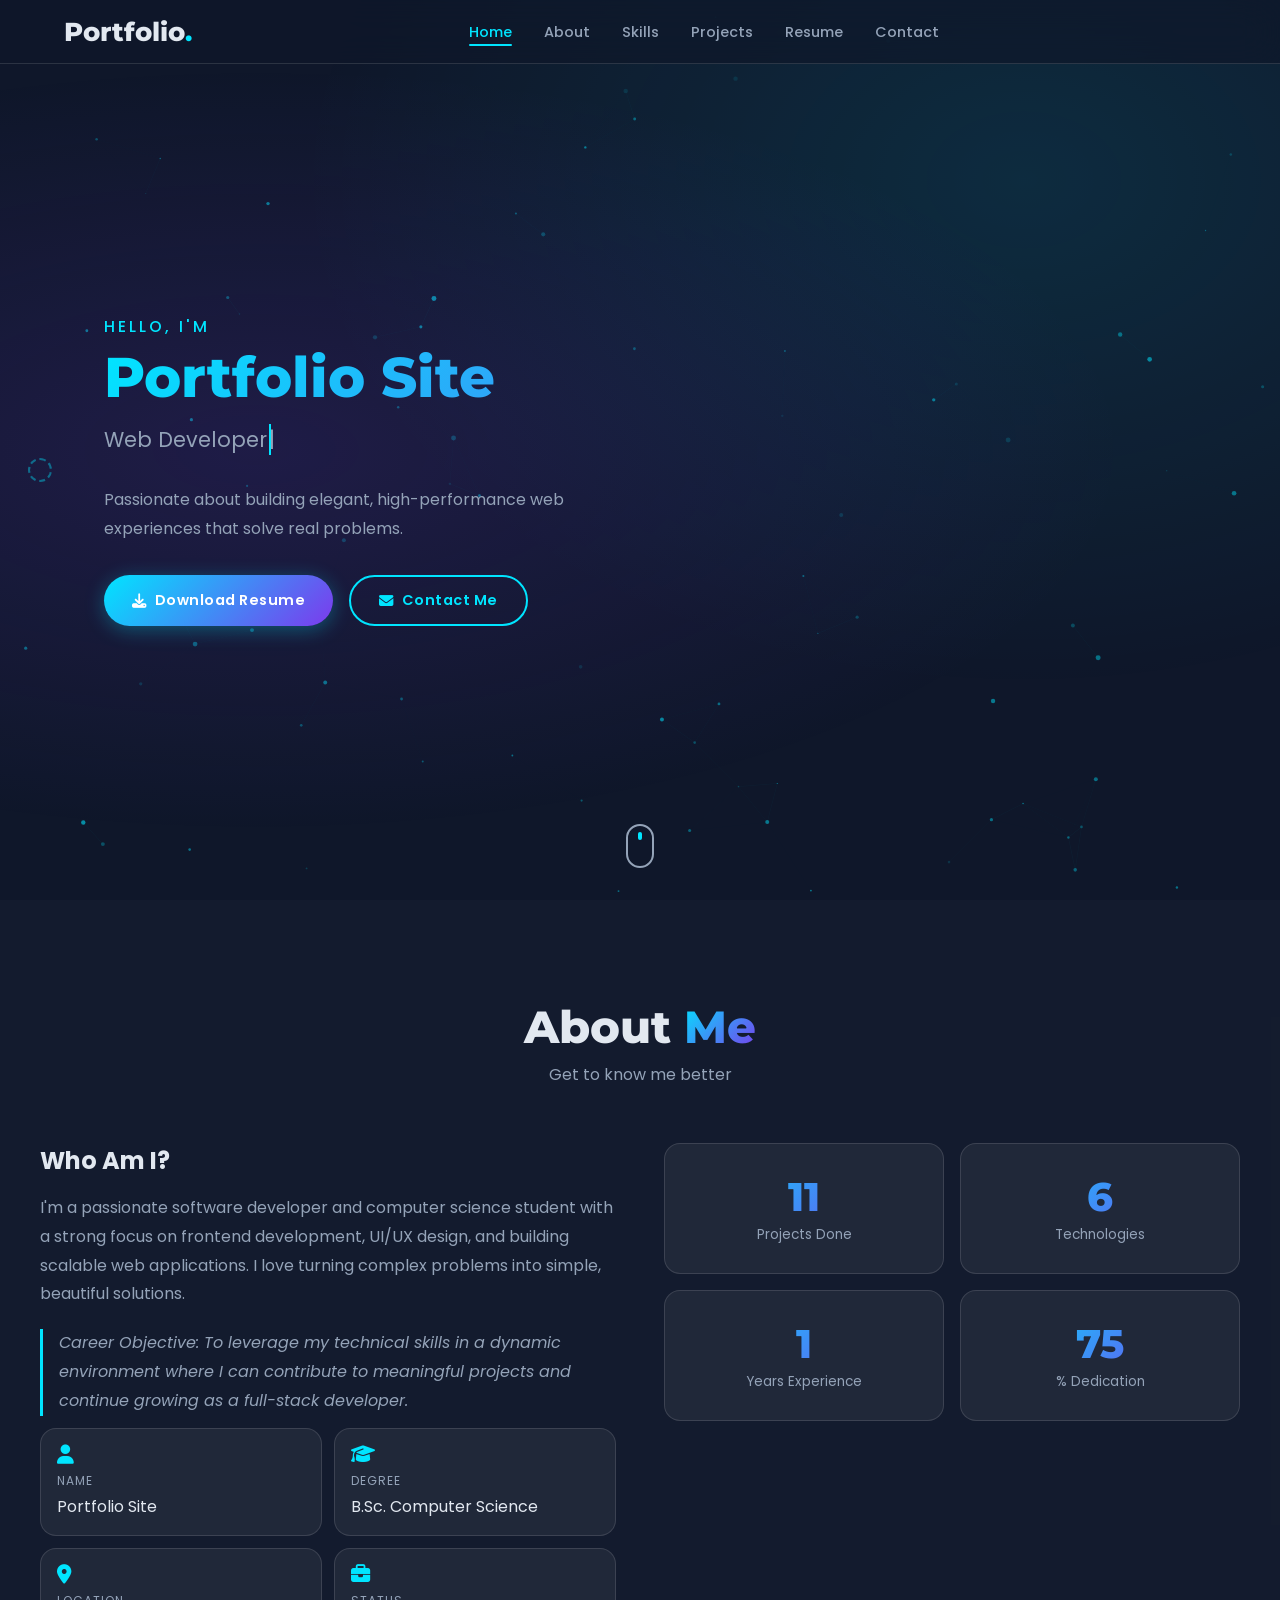
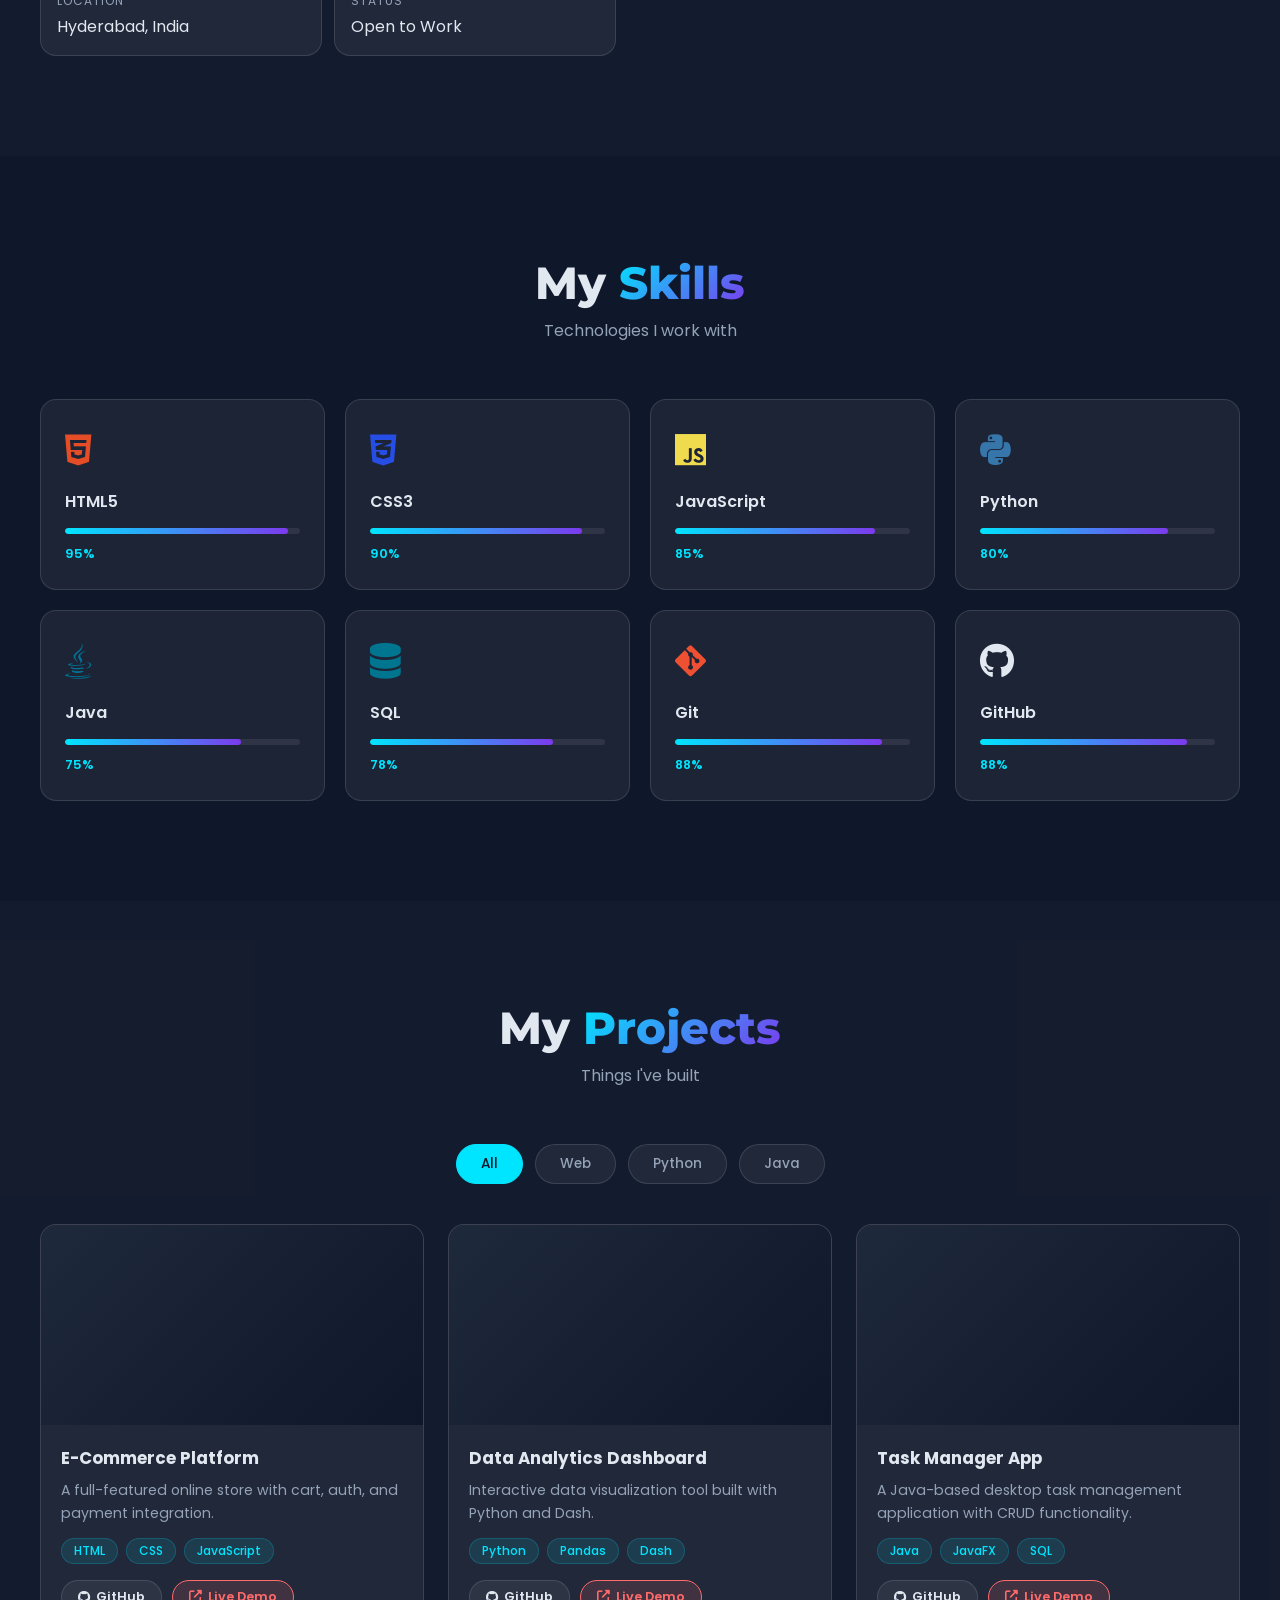
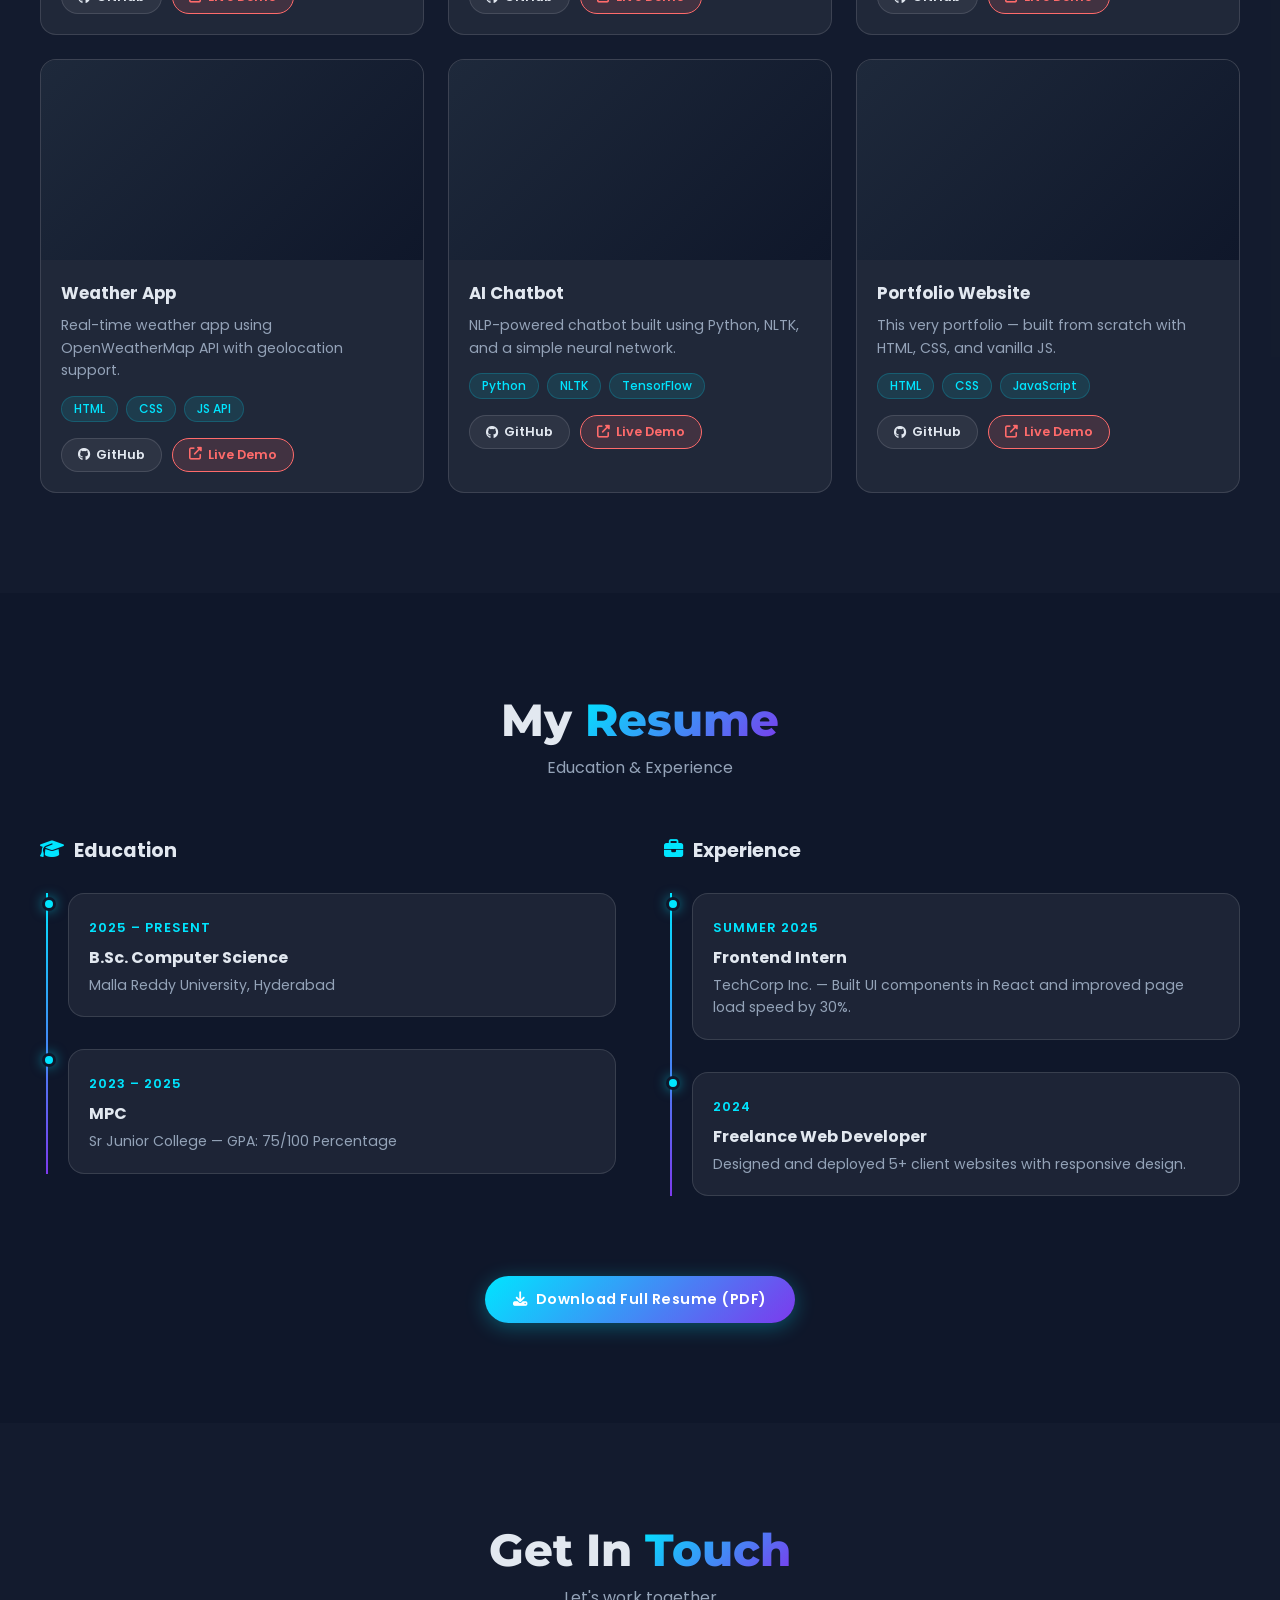
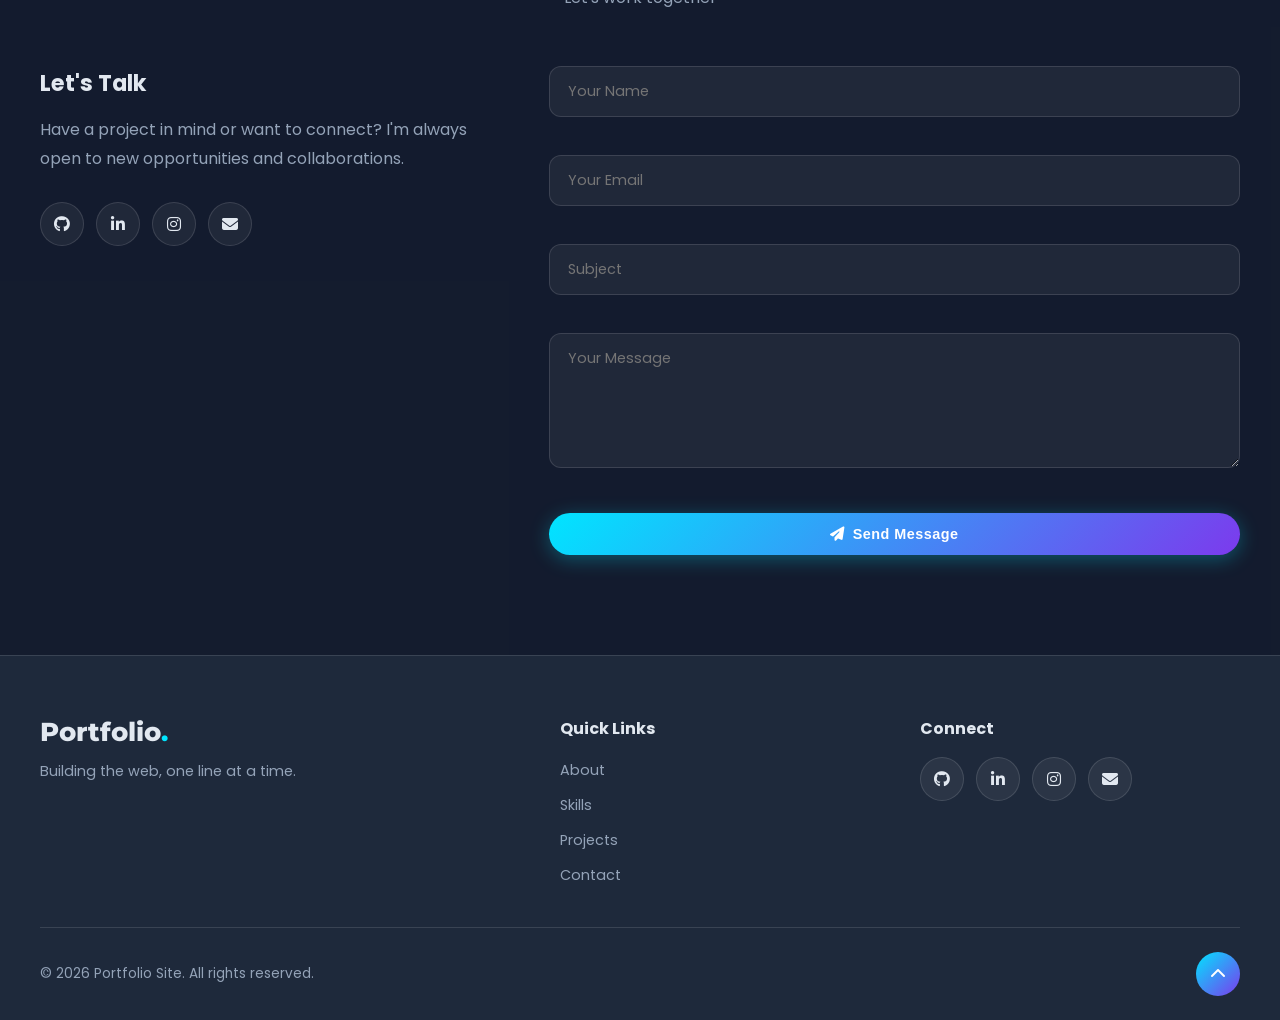
==== index.html @ 3c3fdc4b "first commit" ====
<!DOCTYPE html>
<html lang="en">
<head>
  <meta charset="UTF-8" />
  <meta name="viewport" content="width=device-width, initial-scale=1.0" />
  <meta name="description" content="Professional Portfolio - Software Developer & Frontend Engineer" />
  <title>Portfolio Site | Portfolio</title>
  <link rel="stylesheet" href="style.css" />
  <link rel="stylesheet" href="https://cdnjs.cloudflare.com/ajax/libs/font-awesome/6.5.0/css/all.min.css" />
</head>
<body class="dark-mode">

  <!-- Loading Screen -->
  <div id="loader">
    <div class="loader-inner">
      <div class="loader-circle"></div>
      <p class="loader-text">Loading...</p>
    </div>
  </div>

  <!-- Scroll Progress Bar -->
  <div id="scroll-progress"></div>

  <!-- Particles Background -->
  <canvas id="particles-canvas"></canvas>

  <!-- Navbar -->
  <nav id="navbar">
    <div class="nav-container">
      <a href="#hero" class="nav-logo">Portfolio<span>.</span></a>
      <ul class="nav-links" id="nav-links">
        <li><a href="#hero" class="nav-link active">Home</a></li>
        <li><a href="#about" class="nav-link">About</a></li>
        <li><a href="#skills" class="nav-link">Skills</a></li>
        <li><a href="#projects" class="nav-link">Projects</a></li>
        <li><a href="#resume" class="nav-link">Resume</a></li>
        <li><a href="#contact" class="nav-link">Contact</a></li>
      </ul>
      <div class="nav-actions">
        <button class="hamburger" id="hamburger" aria-label="Menu">
          <span></span><span></span><span></span>
        </button>
      </div>
    </div>
  </nav>

  <!-- Hero Section -->
  <section id="hero">
    <div class="hero-content">
      <div class="hero-image-wrapper">
        <div class="hero-image-ring"></div>
        <img src="https://avatars.githubusercontent.com/u/9919?s=400" alt="Profile" class="hero-image" id="hero-img" />
      </div>
      <div class="hero-text">
        <p class="hero-greeting reveal">Hello, I'm</p>
        <h1 class="hero-name gradient-text reveal">Portfolio Site</h1>
        <div class="typing-wrapper reveal">
          <span id="typed-text"></span><span class="cursor">|</span>
        </div>
        <p class="hero-bio reveal">Passionate about building elegant, high-performance web experiences that solve real problems.</p>
        <div class="hero-buttons reveal">
          <a href="resume.html" target="_blank" class="btn btn-primary"><i class="fas fa-download"></i> Download Resume</a>
          <a href="#contact" class="btn btn-outline"><i class="fas fa-envelope"></i> Contact Me</a>
        </div>
      </div>
    </div>
    <div class="scroll-indicator">
      <div class="mouse"><div class="wheel"></div></div>
    </div>
  </section>

  <!-- About Section -->
  <section id="about" class="section">
    <div class="container">
      <h2 class="section-title reveal">About <span class="gradient-text">Me</span></h2>
      <p class="section-subtitle reveal">Get to know me better</p>
      <div class="about-grid">
        <div class="about-text reveal">
          <h3>Who Am I?</h3>
          <p>I'm a passionate software developer and computer science student with a strong focus on frontend development, UI/UX design, and building scalable web applications. I love turning complex problems into simple, beautiful solutions.</p>
          <p class="career-objective">Career Objective: To leverage my technical skills in a dynamic environment where I can contribute to meaningful projects and continue growing as a full-stack developer.</p>
          <div class="about-info-grid">
            <div class="info-card reveal"><i class="fas fa-user"></i><span class="info-label">Name</span><span>Portfolio Site</span></div>
            <div class="info-card reveal"><i class="fas fa-graduation-cap"></i><span class="info-label">Degree</span><span>B.Sc. Computer Science</span></div>
            <div class="info-card reveal"><i class="fas fa-map-marker-alt"></i><span class="info-label">Location</span><span>Hyderabad, India</span></div>
            <div class="info-card reveal"><i class="fas fa-briefcase"></i><span class="info-label">Status</span><span>Open to Work</span></div>
          </div>
        </div>
        <div class="about-stats reveal">
          <div class="stat-card"><span class="stat-number" data-target="15">0</span><span class="stat-label">Projects Done</span></div>
          <div class="stat-card"><span class="stat-number" data-target="8">0</span><span class="stat-label">Technologies</span></div>
          <div class="stat-card"><span class="stat-number" data-target="2">0</span><span class="stat-label">Years Experience</span></div>
          <div class="stat-card"><span class="stat-number" data-target="100">0</span><span class="stat-label">% Dedication</span></div>
        </div>
      </div>
    </div>
  </section>

  <!-- Skills Section -->
  <section id="skills" class="section">
    <div class="container">
      <h2 class="section-title reveal">My <span class="gradient-text">Skills</span></h2>
      <p class="section-subtitle reveal">Technologies I work with</p>
      <div class="skills-grid">
        <div class="skill-card reveal" style="--i:1"><div class="skill-icon"><i class="fab fa-html5"></i></div><h4>HTML5</h4><div class="skill-bar"><div class="skill-fill" data-width="95"></div></div><span class="skill-percent">95%</span></div>
        <div class="skill-card reveal" style="--i:2"><div class="skill-icon"><i class="fab fa-css3-alt"></i></div><h4>CSS3</h4><div class="skill-bar"><div class="skill-fill" data-width="90"></div></div><span class="skill-percent">90%</span></div>
        <div class="skill-card reveal" style="--i:3"><div class="skill-icon"><i class="fab fa-js"></i></div><h4>JavaScript</h4><div class="skill-bar"><div class="skill-fill" data-width="85"></div></div><span class="skill-percent">85%</span></div>
        <div class="skill-card reveal" style="--i:4"><div class="skill-icon"><i class="fab fa-python"></i></div><h4>Python</h4><div class="skill-bar"><div class="skill-fill" data-width="80"></div></div><span class="skill-percent">80%</span></div>
        <div class="skill-card reveal" style="--i:5"><div class="skill-icon"><i class="fab fa-java"></i></div><h4>Java</h4><div class="skill-bar"><div class="skill-fill" data-width="75"></div></div><span class="skill-percent">75%</span></div>
        <div class="skill-card reveal" style="--i:6"><div class="skill-icon"><i class="fas fa-database"></i></div><h4>SQL</h4><div class="skill-bar"><div class="skill-fill" data-width="78"></div></div><span class="skill-percent">78%</span></div>
        <div class="skill-card reveal" style="--i:7"><div class="skill-icon"><i class="fab fa-git-alt"></i></div><h4>Git</h4><div class="skill-bar"><div class="skill-fill" data-width="88"></div></div><span class="skill-percent">88%</span></div>
        <div class="skill-card reveal" style="--i:8"><div class="skill-icon"><i class="fab fa-github"></i></div><h4>GitHub</h4><div class="skill-bar"><div class="skill-fill" data-width="88"></div></div><span class="skill-percent">88%</span></div>
      </div>
    </div>
  </section>

  <!-- Projects Section -->
  <section id="projects" class="section">
    <div class="container">
      <h2 class="section-title reveal">My <span class="gradient-text">Projects</span></h2>
      <p class="section-subtitle reveal">Things I've built</p>
      <div class="filter-buttons reveal">
        <button class="filter-btn active" data-filter="all">All</button>
        <button class="filter-btn" data-filter="web">Web</button>
        <button class="filter-btn" data-filter="python">Python</button>
        <button class="filter-btn" data-filter="java">Java</button>
      </div>
      <div class="projects-grid" id="projects-grid">
        <div class="project-card reveal" data-category="web">
          <div class="project-img"><img src="https://images.unsplash.com/photo-1556742049-0cfed4f6a45d?w=400&h=220&fit=crop" alt="E-Commerce App" /></div>
          <div class="project-info">
            <h3>E-Commerce Platform</h3>
            <p>A full-featured online store with cart, auth, and payment integration.</p>
            <div class="project-tags"><span>HTML</span><span>CSS</span><span>JavaScript</span></div>
            <div class="project-links">
              <a href="https://github.com/topics/ecommerce-website" target="_blank" rel="noopener" class="btn-sm"><i class="fab fa-github"></i> GitHub</a>
              <a href="https://demo.opencart.com" target="_blank" rel="noopener" class="btn-sm btn-accent"><i class="fas fa-external-link-alt"></i> Live Demo</a>
            </div>
          </div>
        </div>
        <div class="project-card reveal" data-category="python">
          <div class="project-img"><img src="https://images.unsplash.com/photo-1551288049-bebda4e38f71?w=400&h=220&fit=crop" alt="Data Dashboard" /></div>
          <div class="project-info">
            <h3>Data Analytics Dashboard</h3>
            <p>Interactive data visualization tool built with Python and Dash.</p>
            <div class="project-tags"><span>Python</span><span>Pandas</span><span>Dash</span></div>
            <div class="project-links">
              <a href="https://github.com/topics/data-dashboard" target="_blank" rel="noopener" class="btn-sm"><i class="fab fa-github"></i> GitHub</a>
              <a href="https://dash.gallery/Portal" target="_blank" rel="noopener" class="btn-sm btn-accent"><i class="fas fa-external-link-alt"></i> Live Demo</a>
            </div>
          </div>
        </div>
        <div class="project-card reveal" data-category="java">
          <div class="project-img"><img src="https://images.unsplash.com/photo-1484480974693-6ca0a78fb36b?w=400&h=220&fit=crop" alt="Task Manager" /></div>
          <div class="project-info">
            <h3>Task Manager App</h3>
            <p>A Java-based desktop task management application with CRUD functionality.</p>
            <div class="project-tags"><span>Java</span><span>JavaFX</span><span>SQL</span></div>
            <div class="project-links">
              <a href="https://github.com/topics/task-manager-java" target="_blank" rel="noopener" class="btn-sm"><i class="fab fa-github"></i> GitHub</a>
              <a href="https://todoist.com" target="_blank" rel="noopener" class="btn-sm btn-accent"><i class="fas fa-external-link-alt"></i> Live Demo</a>
            </div>
          </div>
        </div>
        <div class="project-card reveal" data-category="web">
          <div class="project-img"><img src="https://images.unsplash.com/photo-1592210454359-9043f067919b?w=400&h=220&fit=crop" alt="Weather App" /></div>
          <div class="project-info">
            <h3>Weather App</h3>
            <p>Real-time weather app using OpenWeatherMap API with geolocation support.</p>
            <div class="project-tags"><span>HTML</span><span>CSS</span><span>JS API</span></div>
            <div class="project-links">
              <a href="https://github.com/topics/weather-app" target="_blank" rel="noopener" class="btn-sm"><i class="fab fa-github"></i> GitHub</a>
              <a href="https://openweathermap.org/weathermap" target="_blank" rel="noopener" class="btn-sm btn-accent"><i class="fas fa-external-link-alt"></i> Live Demo</a>
            </div>
          </div>
        </div>
        <div class="project-card reveal" data-category="python">
          <div class="project-img"><img src="https://images.unsplash.com/photo-1531746790731-6c087fecd65a?w=400&h=220&fit=crop" alt="Chat Bot" /></div>
          <div class="project-info">
            <h3>AI Chatbot</h3>
            <p>NLP-powered chatbot built using Python, NLTK, and a simple neural network.</p>
            <div class="project-tags"><span>Python</span><span>NLTK</span><span>TensorFlow</span></div>
            <div class="project-links">
              <a href="https://github.com/topics/chatbot-python" target="_blank" rel="noopener" class="btn-sm"><i class="fab fa-github"></i> GitHub</a>
              <a href="https://www.tidio.com/talk-to-tidio" target="_blank" rel="noopener" class="btn-sm btn-accent"><i class="fas fa-external-link-alt"></i> Live Demo</a>
            </div>
          </div>
        </div>
        <div class="project-card reveal" data-category="web">
          <div class="project-img"><img src="https://images.unsplash.com/photo-1467232004584-a241de8bcf5d?w=400&h=220&fit=crop" alt="Portfolio" /></div>
          <div class="project-info">
            <h3>Portfolio Website</h3>
            <p>This very portfolio — built from scratch with HTML, CSS, and vanilla JS.</p>
            <div class="project-tags"><span>HTML</span><span>CSS</span><span>JavaScript</span></div>
            <div class="project-links">
              <a href="https://github.com/topics/portfolio-website" target="_blank" rel="noopener" class="btn-sm"><i class="fab fa-github"></i> GitHub</a>
              <a href="https://brittanychiang.com" target="_blank" rel="noopener" class="btn-sm btn-accent"><i class="fas fa-external-link-alt"></i> Live Demo</a>
            </div>
          </div>
        </div>
      </div>
    </div>
  </section>

  <!-- Resume Section -->
  <section id="resume" class="section">
    <div class="container">
      <h2 class="section-title reveal">My <span class="gradient-text">Resume</span></h2>
      <p class="section-subtitle reveal">Education & Experience</p>
      <div class="resume-grid">
        <div class="timeline-col reveal">
          <h3><i class="fas fa-graduation-cap"></i> Education</h3>
          <div class="timeline">
            <div class="timeline-item">
              <div class="timeline-dot"></div>
              <div class="timeline-content">
                <span class="timeline-date">2025 – Present</span>
                <h4>B.Sc. Computer Science</h4>
                <p>Malla Reddy University, Hyderabad</p>
              </div>
            </div>
            <div class="timeline-item">
              <div class="timeline-dot"></div>
              <div class="timeline-content">
                <span class="timeline-date">2023 – 2025</span>
                <h4>MPC</h4>
                <p>Sr Junior College — GPA: 75/100 Percentage</p>
              </div>
            </div>
          </div>
        </div>
        <div class="timeline-col reveal">
          <h3><i class="fas fa-briefcase"></i> Experience</h3>
          <div class="timeline">
            <div class="timeline-item">
              <div class="timeline-dot"></div>
              <div class="timeline-content">
                <span class="timeline-date">Summer 2025</span>
                <h4>Frontend Intern</h4>
                <p>TechCorp Inc. — Built UI components in React and improved page load speed by 30%.</p>
              </div>
            </div>
            <div class="timeline-item">
              <div class="timeline-dot"></div>
              <div class="timeline-content">
                <span class="timeline-date">2024</span>
                <h4>Freelance Web Developer</h4>
                <p>Designed and deployed 5+ client websites with responsive design.</p>
              </div>
            </div>
          </div>
        </div>
      </div>
      <div class="resume-download reveal">
        <a href="resume.html" target="_blank" class="btn btn-primary"><i class="fas fa-download"></i> Download Full Resume (PDF)</a>
      </div>
    </div>
  </section>

  <!-- Contact Section -->
  <section id="contact" class="section">
    <div class="container">
      <h2 class="section-title reveal">Get In <span class="gradient-text">Touch</span></h2>
      <p class="section-subtitle reveal">Let's work together</p>
      <div class="contact-grid">
        <div class="contact-info reveal">
          <h3>Let's Talk</h3>
          <p>Have a project in mind or want to connect? I'm always open to new opportunities and collaborations.</p>
          <div class="social-links">
            <a href="https://github.com/Rehanali1789" target="_blank" rel="noopener" class="social-icon" aria-label="GitHub"><i class="fab fa-github"></i></a>
            <a href="https://www.linkedin.com/in/mohammed-rehan-ali-024b1437a/" target="_blank" rel="noopener" class="social-icon" aria-label="LinkedIn"><i class="fab fa-linkedin-in"></i></a>
            <a href="#" class="social-icon" aria-label="Instagram"><i class="fab fa-instagram"></i></a>
            <a href="mailto:mohammedrehanali1789@gmail.com" class="social-icon" aria-label="Email"><i class="fas fa-envelope"></i></a>
          </div>
        </div>
        <form class="contact-form reveal" id="contact-form" novalidate>
          <div class="form-group">
            <input type="text" id="name" placeholder="Your Name" required />
            <span class="form-error" id="name-error"></span>
          </div>
          <div class="form-group">
            <input type="email" id="email" placeholder="Your Email" required />
            <span class="form-error" id="email-error"></span>
          </div>
          <div class="form-group">
            <input type="text" id="subject" placeholder="Subject" required />
            <span class="form-error" id="subject-error"></span>
          </div>
          <div class="form-group">
            <textarea id="message" rows="5" placeholder="Your Message" required></textarea>
            <span class="form-error" id="message-error"></span>
          </div>
          <button type="submit" class="btn btn-primary full-width"><i class="fas fa-paper-plane"></i> Send Message</button>
          <div class="form-success" id="form-success">Message sent successfully! I'll get back to you soon.</div>
        </form>
      </div>
    </div>
  </section>

  <!-- Footer -->
  <footer id="footer">
    <div class="container">
      <div class="footer-grid">
        <div class="footer-brand">
          <a href="#hero" class="nav-logo">Portfolio<span>.</span></a>
          <p>Building the web, one line at a time.</p>
        </div>
        <div class="footer-links">
          <h4>Quick Links</h4>
          <ul>
            <li><a href="#about">About</a></li>
            <li><a href="#skills">Skills</a></li>
            <li><a href="#projects">Projects</a></li>
            <li><a href="#contact">Contact</a></li>
          </ul>
        </div>
        <div class="footer-social">
          <h4>Connect</h4>
          <div class="social-links">
            <a href="https://github.com/Rehanali1789" target="_blank" rel="noopener" class="social-icon" aria-label="GitHub"><i class="fab fa-github"></i></a>
            <a href="https://www.linkedin.com/in/mohammed-rehan-ali-024b1437a/" target="_blank" rel="noopener" class="social-icon" aria-label="LinkedIn"><i class="fab fa-linkedin-in"></i></a>
            <a href="#" class="social-icon" aria-label="Instagram"><i class="fab fa-instagram"></i></a>
            <a href="mailto:mohammedrehanali1789@gmail.com" class="social-icon" aria-label="Email"><i class="fas fa-envelope"></i></a>
          </div>
        </div>
      </div>
      <div class="footer-bottom">
        <p>&copy; 2026 Portfolio Site. All rights reserved.</p>
        <a href="#hero" class="back-to-top" id="back-to-top" aria-label="Back to top"><i class="fas fa-chevron-up"></i></a>
      </div>
    </div>
  </footer>

  <script src="script.js"></script>
</body>
</html>
---- style.css ----
/* ========== FONTS ========== */
@import url('https://fonts.googleapis.com/css2?family=Poppins:wght@300;400;500;600;700;800&family=Montserrat:wght@400;600;700;800&display=swap');

/* ========== RESET & BASE ========== */
*, *::before, *::after { margin: 0; padding: 0; box-sizing: border-box; }

:root {
  --primary: #00E5FF;
  --secondary: #7C3AED;
  --accent: #FF6B6B;
  --bg: #0F172A;
  --bg2: #1E293B;
  --card: rgba(255,255,255,0.06);
  --card-border: rgba(255,255,255,0.12);
  --text: #E2E8F0;
  --text-muted: #94A3B8;
  --font-main: 'Poppins', sans-serif;
  --font-heading: 'Montserrat', sans-serif;
  --shadow: 0 8px 32px rgba(0,0,0,0.4);
  --radius: 16px;
  --transition: 0.3s ease;
}

/* light-mode removed — dark only */

html { scroll-behavior: smooth; }

body {
  font-family: var(--font-main);
  background: var(--bg);
  color: var(--text);
  overflow-x: hidden;
  transition: background var(--transition), color var(--transition);
}

/* Custom Scrollbar */
::-webkit-scrollbar { width: 6px; }
::-webkit-scrollbar-track { background: var(--bg); }
::-webkit-scrollbar-thumb { background: var(--primary); border-radius: 3px; }

/* ========== SCROLL PROGRESS ========== */
#scroll-progress {
  position: fixed; top: 0; left: 0; height: 3px; width: 0%;
  background: linear-gradient(90deg, var(--primary), var(--secondary));
  z-index: 9999; transition: width 0.1s;
}

/* ========== LOADER ========== */
#loader {
  position: fixed; inset: 0; background: var(--bg);
  display: flex; align-items: center; justify-content: center;
  z-index: 99999; transition: opacity 0.5s, visibility 0.5s;
}
#loader.hidden { opacity: 0; visibility: hidden; }
.loader-inner { text-align: center; }
.loader-circle {
  width: 60px; height: 60px; border: 3px solid var(--card-border);
  border-top-color: var(--primary); border-radius: 50%;
  animation: spin 0.8s linear infinite; margin: 0 auto 16px;
}
.loader-text { color: var(--primary); font-size: 0.9rem; letter-spacing: 2px; }
@keyframes spin { to { transform: rotate(360deg); } }

/* ========== PARTICLES ========== */
#particles-canvas {
  position: fixed; top: 0; left: 0; width: 100%; height: 100%;
  pointer-events: none; z-index: 0;
}

/* ========== NAVBAR ========== */
#navbar {
  position: fixed; top: 0; width: 100%; z-index: 1000;
  background: rgba(15,23,42,0.7);
  backdrop-filter: blur(20px); -webkit-backdrop-filter: blur(20px);
  border-bottom: 1px solid var(--card-border);
  transition: all var(--transition);
}
body.light-mode #navbar { background: rgba(15,23,42,0.7); }
.nav-container {
  max-width: 1200px; margin: 0 auto;
  display: flex; align-items: center; justify-content: space-between;
  padding: 16px 24px;
}
.nav-logo { font-family: var(--font-heading); font-size: 1.6rem; font-weight: 800; color: var(--text); text-decoration: none; }
.nav-logo span { color: var(--primary); }
.nav-links { display: flex; list-style: none; gap: 32px; }
.nav-link { color: var(--text-muted); text-decoration: none; font-size: 0.9rem; font-weight: 500; transition: color var(--transition); position: relative; padding-bottom: 4px; }
.nav-link::after { content: ''; position: absolute; bottom: 0; left: 0; width: 0; height: 2px; background: var(--primary); transition: width var(--transition); border-radius: 2px; }
.nav-link:hover, .nav-link.active { color: var(--primary); }
.nav-link:hover::after, .nav-link.active::after { width: 100%; }
.nav-actions { display: flex; align-items: center; gap: 12px; }
.hamburger { display: none; flex-direction: column; gap: 5px; cursor: pointer; background: none; border: none; padding: 4px; }
.hamburger span { display: block; width: 24px; height: 2px; background: var(--text); border-radius: 2px; transition: all var(--transition); }
.hamburger.open span:nth-child(1) { transform: translateY(7px) rotate(45deg); }
.hamburger.open span:nth-child(2) { opacity: 0; }
.hamburger.open span:nth-child(3) { transform: translateY(-7px) rotate(-45deg); }

/* ========== HERO ========== */
#hero {
  min-height: 100vh; display: flex; flex-direction: column;
  align-items: center; justify-content: center;
  position: relative; z-index: 1; padding: 100px 24px 60px;
  background: radial-gradient(ellipse at 20% 50%, rgba(124,58,237,0.15) 0%, transparent 60%),
              radial-gradient(ellipse at 80% 20%, rgba(0,229,255,0.1) 0%, transparent 50%);
}
.hero-content {
  max-width: 1200px; width: 100%;
  display: flex; align-items: center; gap: 64px; flex-wrap: wrap; justify-content: center;
}
.hero-image-wrapper { position: relative; flex-shrink: 0; }
.hero-image {
  width: 220px; height: 220px; border-radius: 50%; object-fit: cover;
  border: 3px solid var(--primary); position: relative; z-index: 1;
  background: linear-gradient(135deg, #1e293b, #0f172a); display: block;
  box-shadow: 0 0 40px rgba(0,229,255,0.3);
}
.hero-image-ring {
  position: absolute; inset: -12px; border-radius: 50%;
  border: 2px dashed rgba(0,229,255,0.4); animation: rotate 10s linear infinite;
}
@keyframes rotate { to { transform: rotate(360deg); } }
.hero-text { flex: 1; min-width: 280px; }
.hero-greeting { color: var(--primary); font-size: 1rem; font-weight: 500; letter-spacing: 3px; text-transform: uppercase; margin-bottom: 8px; }
.hero-name { font-family: var(--font-heading); font-size: clamp(2.2rem, 5vw, 3.5rem); font-weight: 800; line-height: 1.1; margin-bottom: 16px; }
.typing-wrapper { font-size: clamp(1rem, 2.5vw, 1.3rem); color: var(--text-muted); margin-bottom: 20px; min-height: 2em; }
.cursor { display: inline-block; width: 2px; background: var(--primary); animation: blink 0.7s infinite; margin-left: 2px; }
@keyframes blink { 0%,100%{opacity:1} 50%{opacity:0} }
.hero-bio { color: var(--text-muted); max-width: 520px; line-height: 1.8; margin-bottom: 32px; }
.hero-buttons { display: flex; gap: 16px; flex-wrap: wrap; }

/* Buttons */
.btn {
  display: inline-flex; align-items: center; gap: 8px;
  padding: 13px 28px; border-radius: 50px; font-weight: 600;
  font-size: 0.9rem; text-decoration: none; cursor: pointer;
  border: none; transition: all var(--transition); letter-spacing: 0.5px;
}
.btn-primary {
  background: linear-gradient(135deg, var(--primary), var(--secondary));
  color: #fff; box-shadow: 0 4px 20px rgba(0,229,255,0.3);
}
.btn-primary:hover { transform: translateY(-2px); box-shadow: 0 8px 30px rgba(0,229,255,0.5); }
.btn-outline {
  background: transparent; color: var(--primary);
  border: 2px solid var(--primary);
}
.btn-outline:hover { background: var(--primary); color: var(--bg); transform: translateY(-2px); }
.btn.full-width { width: 100%; justify-content: center; }

.btn-sm {
  display: inline-flex; align-items: center; gap: 6px;
  padding: 7px 16px; border-radius: 50px; font-size: 0.8rem; font-weight: 600;
  text-decoration: none; transition: all var(--transition);
  background: var(--card); border: 1px solid var(--card-border); color: var(--text);
}
.btn-sm:hover { background: var(--primary); color: var(--bg); border-color: var(--primary); }
.btn-sm.btn-accent { background: rgba(255,107,107,0.15); border-color: var(--accent); color: var(--accent); }
.btn-sm.btn-accent:hover { background: var(--accent); color: #fff; }

/* Scroll indicator */
.scroll-indicator { position: absolute; bottom: 32px; left: 50%; transform: translateX(-50%); }
.mouse { width: 28px; height: 44px; border: 2px solid var(--text-muted); border-radius: 14px; display: flex; justify-content: center; padding-top: 6px; }
.wheel { width: 4px; height: 8px; background: var(--primary); border-radius: 2px; animation: scrollAnim 1.5s infinite; }
@keyframes scrollAnim { 0%{transform:translateY(0);opacity:1} 100%{transform:translateY(12px);opacity:0} }

/* ========== SECTIONS ========== */
.section { padding: 100px 24px; position: relative; z-index: 1; }
.section:nth-child(even) { background: rgba(255,255,255,0.02); }
.container { max-width: 1200px; margin: 0 auto; }
.section-title { font-family: var(--font-heading); font-size: clamp(1.8rem, 4vw, 2.8rem); font-weight: 800; text-align: center; margin-bottom: 8px; }
.section-subtitle { text-align: center; color: var(--text-muted); margin-bottom: 56px; font-size: 1rem; }
.gradient-text { background: linear-gradient(135deg, var(--primary), var(--secondary)); -webkit-background-clip: text; -webkit-text-fill-color: transparent; background-clip: text; }

/* ========== ABOUT ========== */
.about-grid { display: grid; grid-template-columns: 1fr 1fr; gap: 48px; align-items: start; }
.about-text h3 { font-size: 1.5rem; font-weight: 700; margin-bottom: 16px; }
.about-text p { color: var(--text-muted); line-height: 1.8; margin-bottom: 12px; }
.career-objective { border-left: 3px solid var(--primary); padding-left: 16px; color: var(--text-muted); font-style: italic; margin: 20px 0 28px; }
.about-info-grid { display: grid; grid-template-columns: 1fr 1fr; gap: 12px; }
.info-card {
  background: var(--card); border: 1px solid var(--card-border);
  border-radius: var(--radius); padding: 16px; display: flex; flex-direction: column; gap: 4px;
  transition: all var(--transition);
}
.info-card:hover { border-color: var(--primary); transform: translateY(-2px); }
.info-card i { color: var(--primary); font-size: 1.2rem; margin-bottom: 4px; }
.info-label { font-size: 0.75rem; color: var(--text-muted); text-transform: uppercase; letter-spacing: 1px; }
.about-stats { display: grid; grid-template-columns: 1fr 1fr; gap: 16px; }
.stat-card {
  background: var(--card); border: 1px solid var(--card-border);
  border-radius: var(--radius); padding: 28px 20px; text-align: center;
  transition: all var(--transition);
}
.stat-card:hover { border-color: var(--primary); box-shadow: 0 0 20px rgba(0,229,255,0.15); }
.stat-number { display: block; font-family: var(--font-heading); font-size: 2.5rem; font-weight: 800; background: linear-gradient(135deg, var(--primary), var(--secondary)); -webkit-background-clip: text; -webkit-text-fill-color: transparent; background-clip: text; }
.stat-label { color: var(--text-muted); font-size: 0.85rem; margin-top: 4px; display: block; }

/* ========== SKILLS ========== */
.skills-grid { display: grid; grid-template-columns: repeat(auto-fill, minmax(240px, 1fr)); gap: 20px; }
.skill-card {
  background: var(--card); border: 1px solid var(--card-border);
  border-radius: var(--radius); padding: 24px; transition: all var(--transition);
  position: relative; overflow: hidden;
}
.skill-card::before {
  content: ''; position: absolute; inset: 0; opacity: 0;
  background: radial-gradient(circle at 50% 50%, rgba(0,229,255,0.08), transparent);
  transition: opacity var(--transition);
}
.skill-card:hover { border-color: var(--primary); transform: translateY(-4px); box-shadow: 0 0 30px rgba(0,229,255,0.2); }
.skill-card:hover::before { opacity: 1; }
.skill-icon { font-size: 2.2rem; margin-bottom: 12px; }
.skill-card:nth-child(1) .skill-icon { color: #E44D26; }
.skill-card:nth-child(2) .skill-icon { color: #264DE4; }
.skill-card:nth-child(3) .skill-icon { color: #F0DB4F; }
.skill-card:nth-child(4) .skill-icon { color: #3776AB; }
.skill-card:nth-child(5) .skill-icon { color: #007396; }
.skill-card:nth-child(6) .skill-icon { color: #00758F; }
.skill-card:nth-child(7) .skill-icon { color: #F05032; }
.skill-card:nth-child(8) .skill-icon { color: var(--text); }
.skill-card h4 { font-weight: 600; margin-bottom: 14px; font-size: 1rem; }
.skill-bar { background: rgba(255,255,255,0.08); border-radius: 4px; height: 6px; overflow: hidden; margin-bottom: 6px; }
.skill-fill { height: 100%; width: 0; background: linear-gradient(90deg, var(--primary), var(--secondary)); border-radius: 4px; transition: width 1.2s cubic-bezier(0.4,0,0.2,1); }
.skill-percent { font-size: 0.8rem; color: var(--primary); font-weight: 600; }

/* ========== PROJECTS ========== */
.filter-buttons { display: flex; gap: 12px; flex-wrap: wrap; margin-bottom: 40px; justify-content: center; }
.filter-btn {
  padding: 9px 24px; border-radius: 50px; border: 1px solid var(--card-border);
  background: var(--card); color: var(--text-muted); cursor: pointer;
  font-family: var(--font-main); font-size: 0.85rem; font-weight: 500;
  transition: all var(--transition);
}
.filter-btn.active, .filter-btn:hover { background: var(--primary); color: var(--bg); border-color: var(--primary); }
.projects-grid { display: grid; grid-template-columns: repeat(auto-fill, minmax(320px, 1fr)); gap: 24px; }
.project-card {
  background: var(--card); border: 1px solid var(--card-border);
  border-radius: var(--radius); overflow: hidden; transition: all var(--transition);
}
.project-card:hover { transform: translateY(-6px); box-shadow: 0 20px 40px rgba(0,0,0,0.3); border-color: var(--primary); }
.project-card.hidden { display: none; }
.project-img { overflow: hidden; height: 200px; background: linear-gradient(135deg, #1e293b, #0f172a); }
.project-img img { width: 100%; height: 100%; object-fit: cover; transition: transform 0.4s ease; display: block; }
.project-img img[src=""], .project-img img:not([src]) { display: none; }
.project-card:hover .project-img img { transform: scale(1.08); }
.project-info { padding: 20px; }
.project-info h3 { font-size: 1.05rem; font-weight: 700; margin-bottom: 8px; }
.project-info p { color: var(--text-muted); font-size: 0.88rem; line-height: 1.6; margin-bottom: 14px; }
.project-tags { display: flex; gap: 8px; flex-wrap: wrap; margin-bottom: 16px; }
.project-tags span { background: rgba(0,229,255,0.1); border: 1px solid rgba(0,229,255,0.2); color: var(--primary); border-radius: 50px; padding: 3px 12px; font-size: 0.75rem; font-weight: 500; }
.project-links { display: flex; gap: 10px; flex-wrap: wrap; }

/* ========== RESUME ========== */
.resume-grid { display: grid; grid-template-columns: 1fr 1fr; gap: 48px; margin-bottom: 48px; }
.timeline-col h3 { font-size: 1.2rem; font-weight: 700; margin-bottom: 28px; display: flex; align-items: center; gap: 10px; }
.timeline-col h3 i { color: var(--primary); }
.timeline { position: relative; padding-left: 28px; }
.timeline::before { content: ''; position: absolute; left: 6px; top: 0; bottom: 0; width: 2px; background: linear-gradient(to bottom, var(--primary), var(--secondary)); }
.timeline-item { position: relative; margin-bottom: 32px; }
.timeline-dot { position: absolute; left: -26px; top: 4px; width: 14px; height: 14px; background: var(--primary); border-radius: 50%; border: 3px solid var(--bg); box-shadow: 0 0 12px rgba(0,229,255,0.5); }
.timeline-content { background: var(--card); border: 1px solid var(--card-border); border-radius: var(--radius); padding: 20px; transition: all var(--transition); }
.timeline-content:hover { border-color: var(--primary); }
.timeline-date { color: var(--primary); font-size: 0.8rem; font-weight: 600; text-transform: uppercase; letter-spacing: 1px; }
.timeline-content h4 { font-size: 1rem; font-weight: 700; margin: 6px 0 4px; }
.timeline-content p { color: var(--text-muted); font-size: 0.88rem; line-height: 1.6; }
.resume-download { text-align: center; }

/* ========== CONTACT ========== */
.contact-grid { display: grid; grid-template-columns: 1fr 1.5fr; gap: 48px; align-items: start; }
.contact-info h3 { font-size: 1.4rem; font-weight: 700; margin-bottom: 16px; }
.contact-info p { color: var(--text-muted); line-height: 1.8; margin-bottom: 28px; }
.social-links { display: flex; gap: 12px; flex-wrap: wrap; }
.social-icon {
  width: 44px; height: 44px; background: var(--card); border: 1px solid var(--card-border);
  border-radius: 50%; display: flex; align-items: center; justify-content: center;
  color: var(--text); text-decoration: none; font-size: 1rem; transition: all var(--transition);
}
.social-icon:hover { background: var(--primary); color: var(--bg); border-color: var(--primary); transform: translateY(-3px); box-shadow: 0 8px 20px rgba(0,229,255,0.3); }
.contact-form { display: flex; flex-direction: column; gap: 16px; }
.form-group { position: relative; }
.contact-form input, .contact-form textarea {
  width: 100%; padding: 14px 18px; background: var(--card);
  border: 1px solid var(--card-border); border-radius: 12px;
  color: var(--text); font-family: var(--font-main); font-size: 0.9rem;
  outline: none; transition: all var(--transition); resize: vertical;
}
.contact-form input:focus, .contact-form textarea:focus { border-color: var(--primary); box-shadow: 0 0 0 3px rgba(0,229,255,0.1); }
.contact-form input.error, .contact-form textarea.error { border-color: var(--accent); }
.form-error { color: var(--accent); font-size: 0.78rem; margin-top: 4px; display: block; min-height: 18px; }
.form-success { background: rgba(0,229,255,0.1); border: 1px solid var(--primary); color: var(--primary); border-radius: 12px; padding: 14px 18px; text-align: center; display: none; font-size: 0.9rem; }
.form-success.show { display: block; }

/* ========== FOOTER ========== */
#footer { background: var(--bg2); border-top: 1px solid var(--card-border); padding: 60px 24px 24px; position: relative; z-index: 1; }
.footer-grid { display: grid; grid-template-columns: 1.5fr 1fr 1fr; gap: 40px; margin-bottom: 40px; }
.footer-brand p { color: var(--text-muted); margin-top: 12px; font-size: 0.9rem; line-height: 1.6; }
.footer-links h4, .footer-social h4 { font-weight: 700; margin-bottom: 16px; color: var(--text); }
.footer-links ul { list-style: none; display: flex; flex-direction: column; gap: 10px; }
.footer-links a { color: var(--text-muted); text-decoration: none; font-size: 0.9rem; transition: color var(--transition); }
.footer-links a:hover { color: var(--primary); }
.footer-bottom { display: flex; align-items: center; justify-content: space-between; border-top: 1px solid var(--card-border); padding-top: 24px; flex-wrap: wrap; gap: 16px; }
.footer-bottom p { color: var(--text-muted); font-size: 0.85rem; }
.back-to-top {
  width: 44px; height: 44px; background: linear-gradient(135deg, var(--primary), var(--secondary));
  color: #fff; border-radius: 50%; display: flex; align-items: center; justify-content: center;
  text-decoration: none; transition: all var(--transition);
}
.back-to-top:hover { transform: translateY(-3px); box-shadow: 0 8px 20px rgba(0,229,255,0.4); }

/* ========== SCROLL REVEAL ========== */
.reveal { opacity: 0; transform: translateY(30px); transition: opacity 0.7s ease, transform 0.7s ease; }
.reveal.visible { opacity: 1; transform: translateY(0); }

/* ========== RESPONSIVE ========== */
@media (max-width: 768px) {
  .nav-links { display: none; flex-direction: column; position: absolute; top: 100%; left: 0; width: 100%; background: var(--bg2); padding: 20px 24px; gap: 16px; border-bottom: 1px solid var(--card-border); }
  .nav-links.open { display: flex; }
  .hamburger { display: flex; }
  .hero-content { flex-direction: column; text-align: center; gap: 32px; }
  .hero-buttons { justify-content: center; }
  .about-grid, .resume-grid, .contact-grid { grid-template-columns: 1fr; }
  .about-stats { grid-template-columns: 1fr 1fr; }
  .footer-grid { grid-template-columns: 1fr 1fr; }
}
@media (max-width: 480px) {
  .about-info-grid { grid-template-columns: 1fr; }
  .footer-grid { grid-template-columns: 1fr; }
  .projects-grid { grid-template-columns: 1fr; }
}
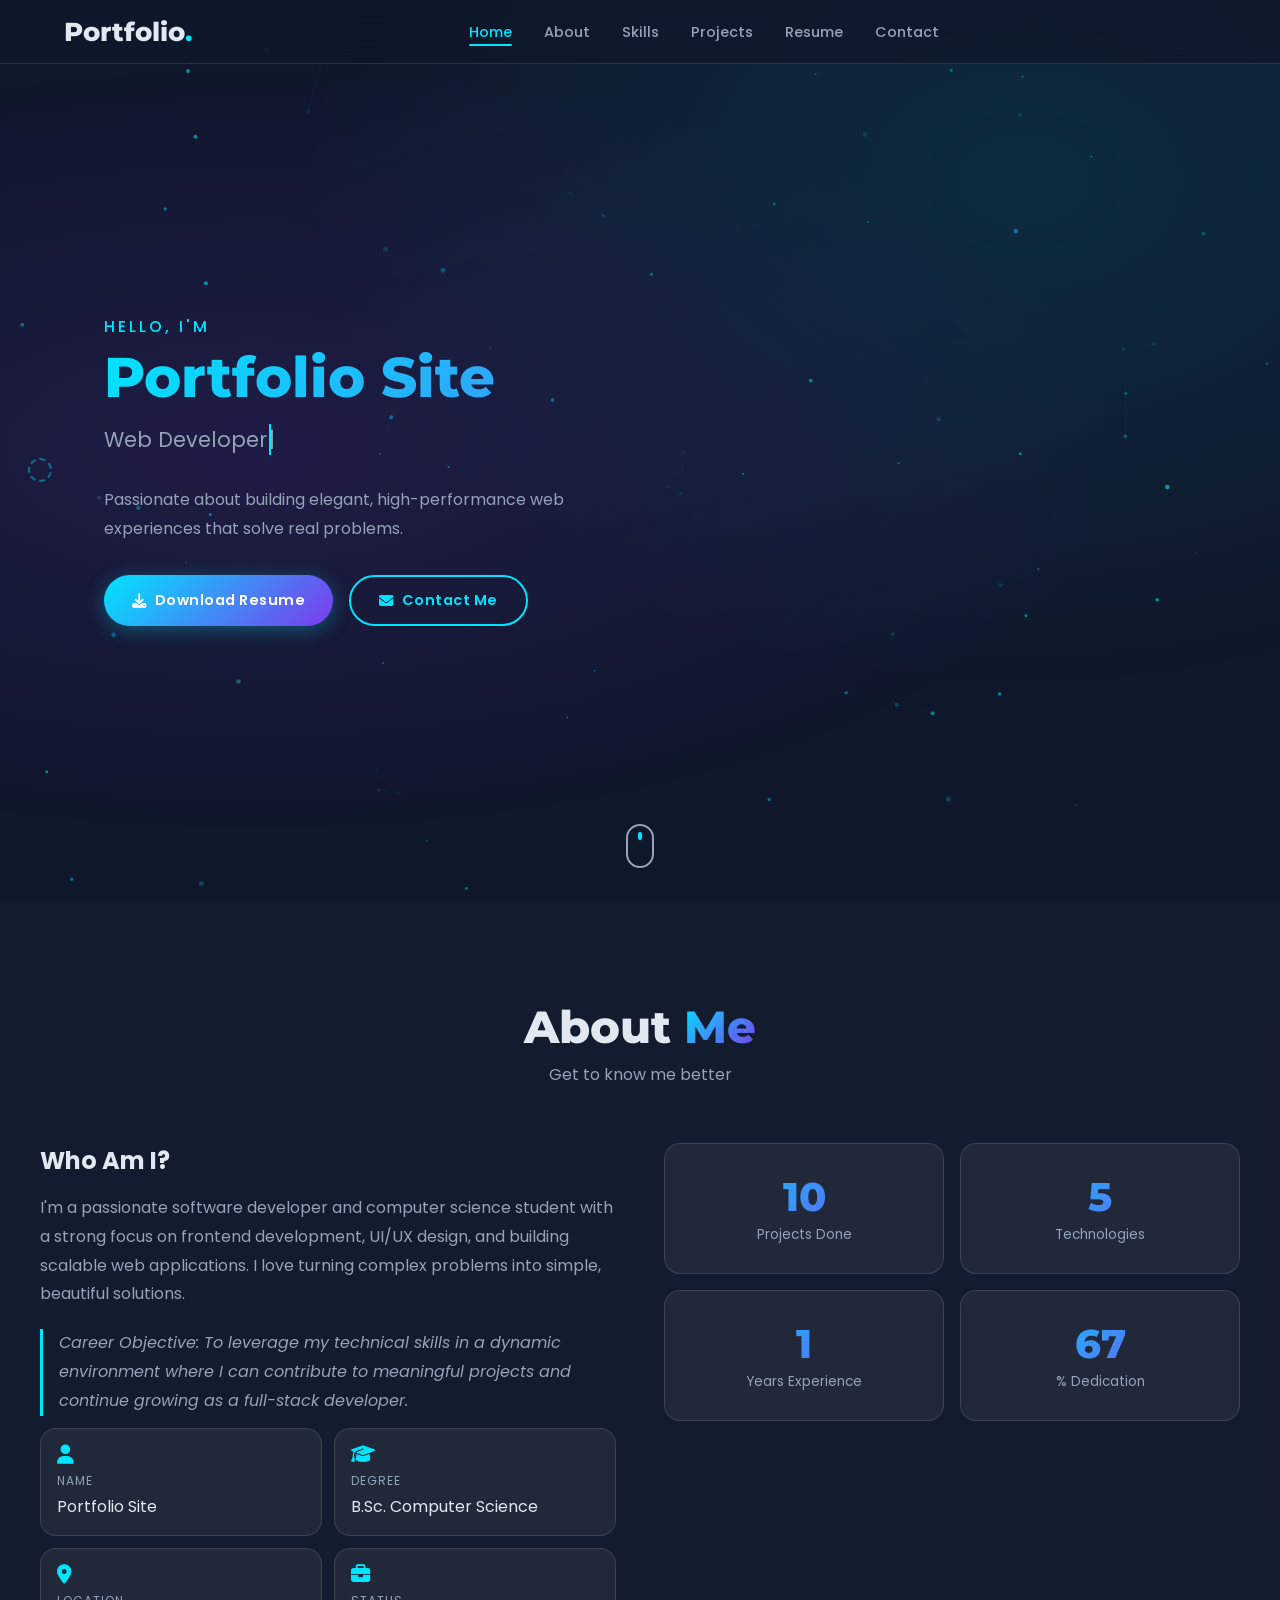
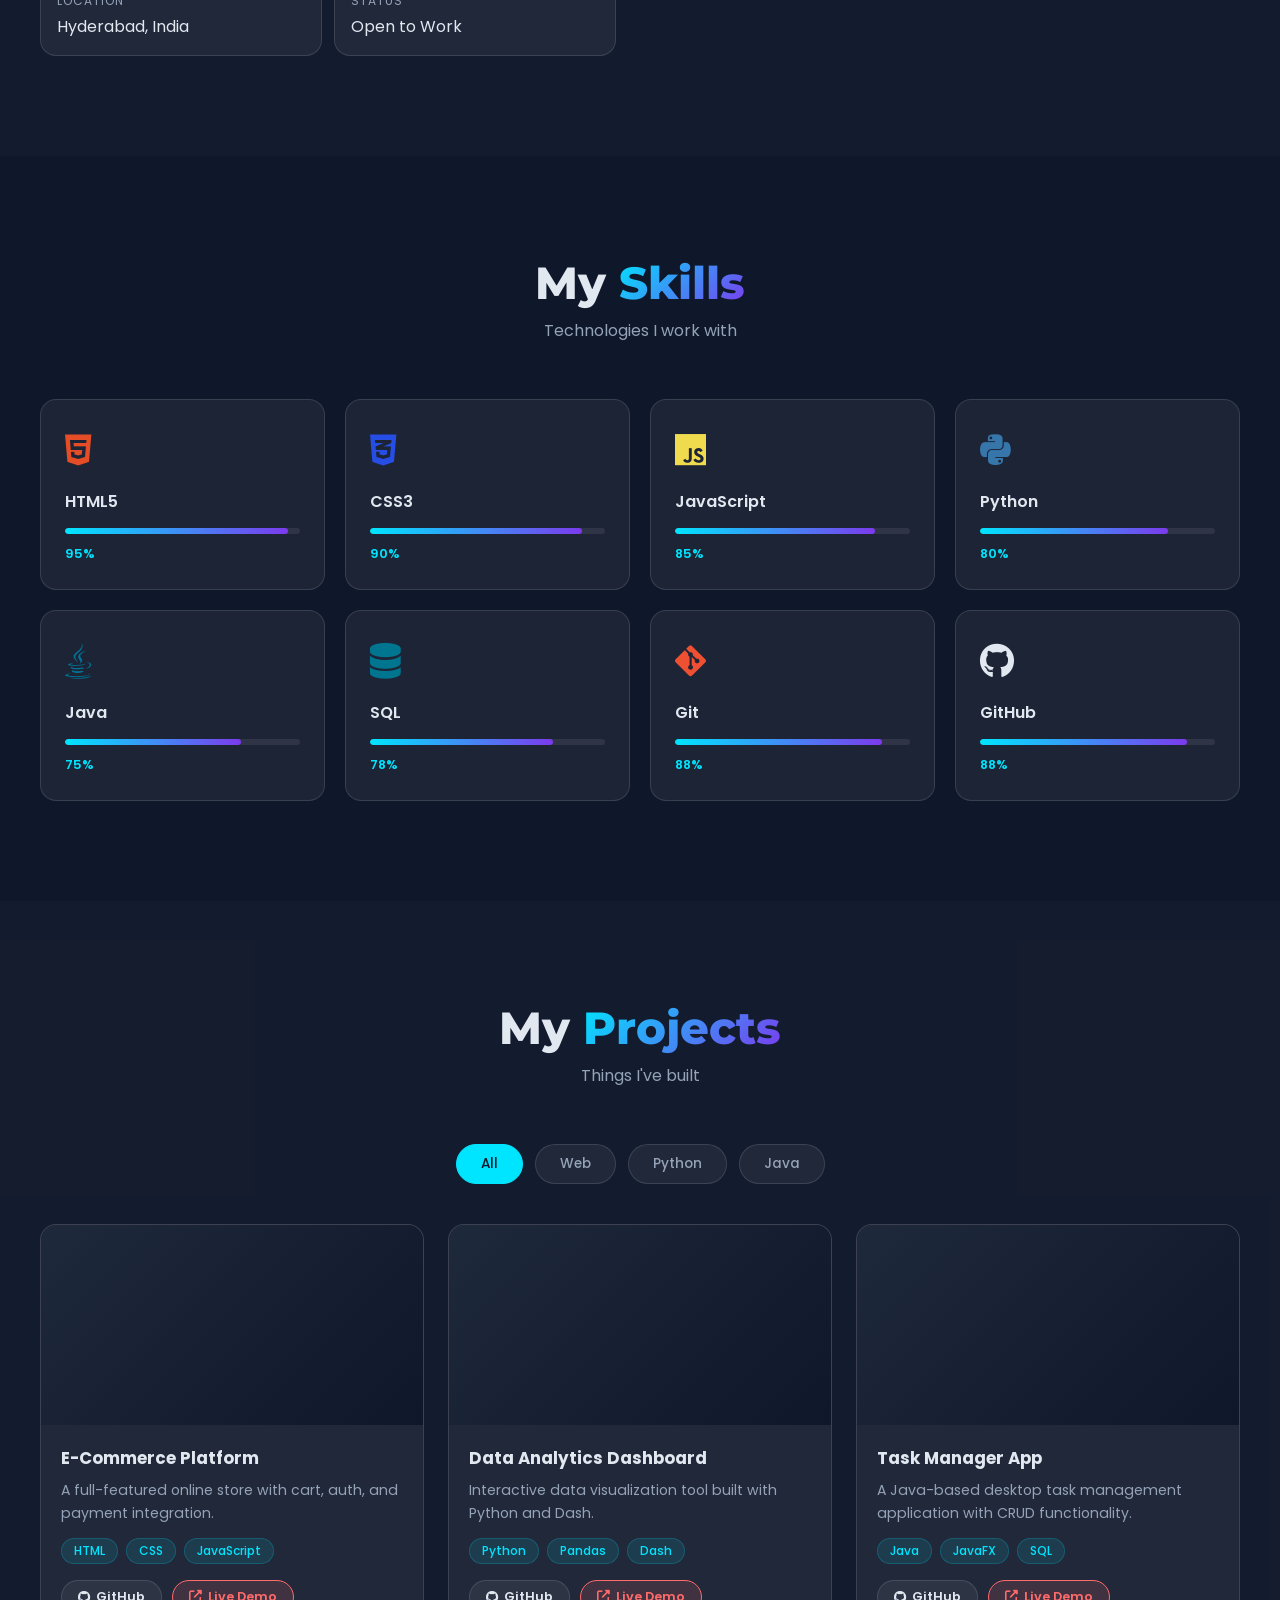
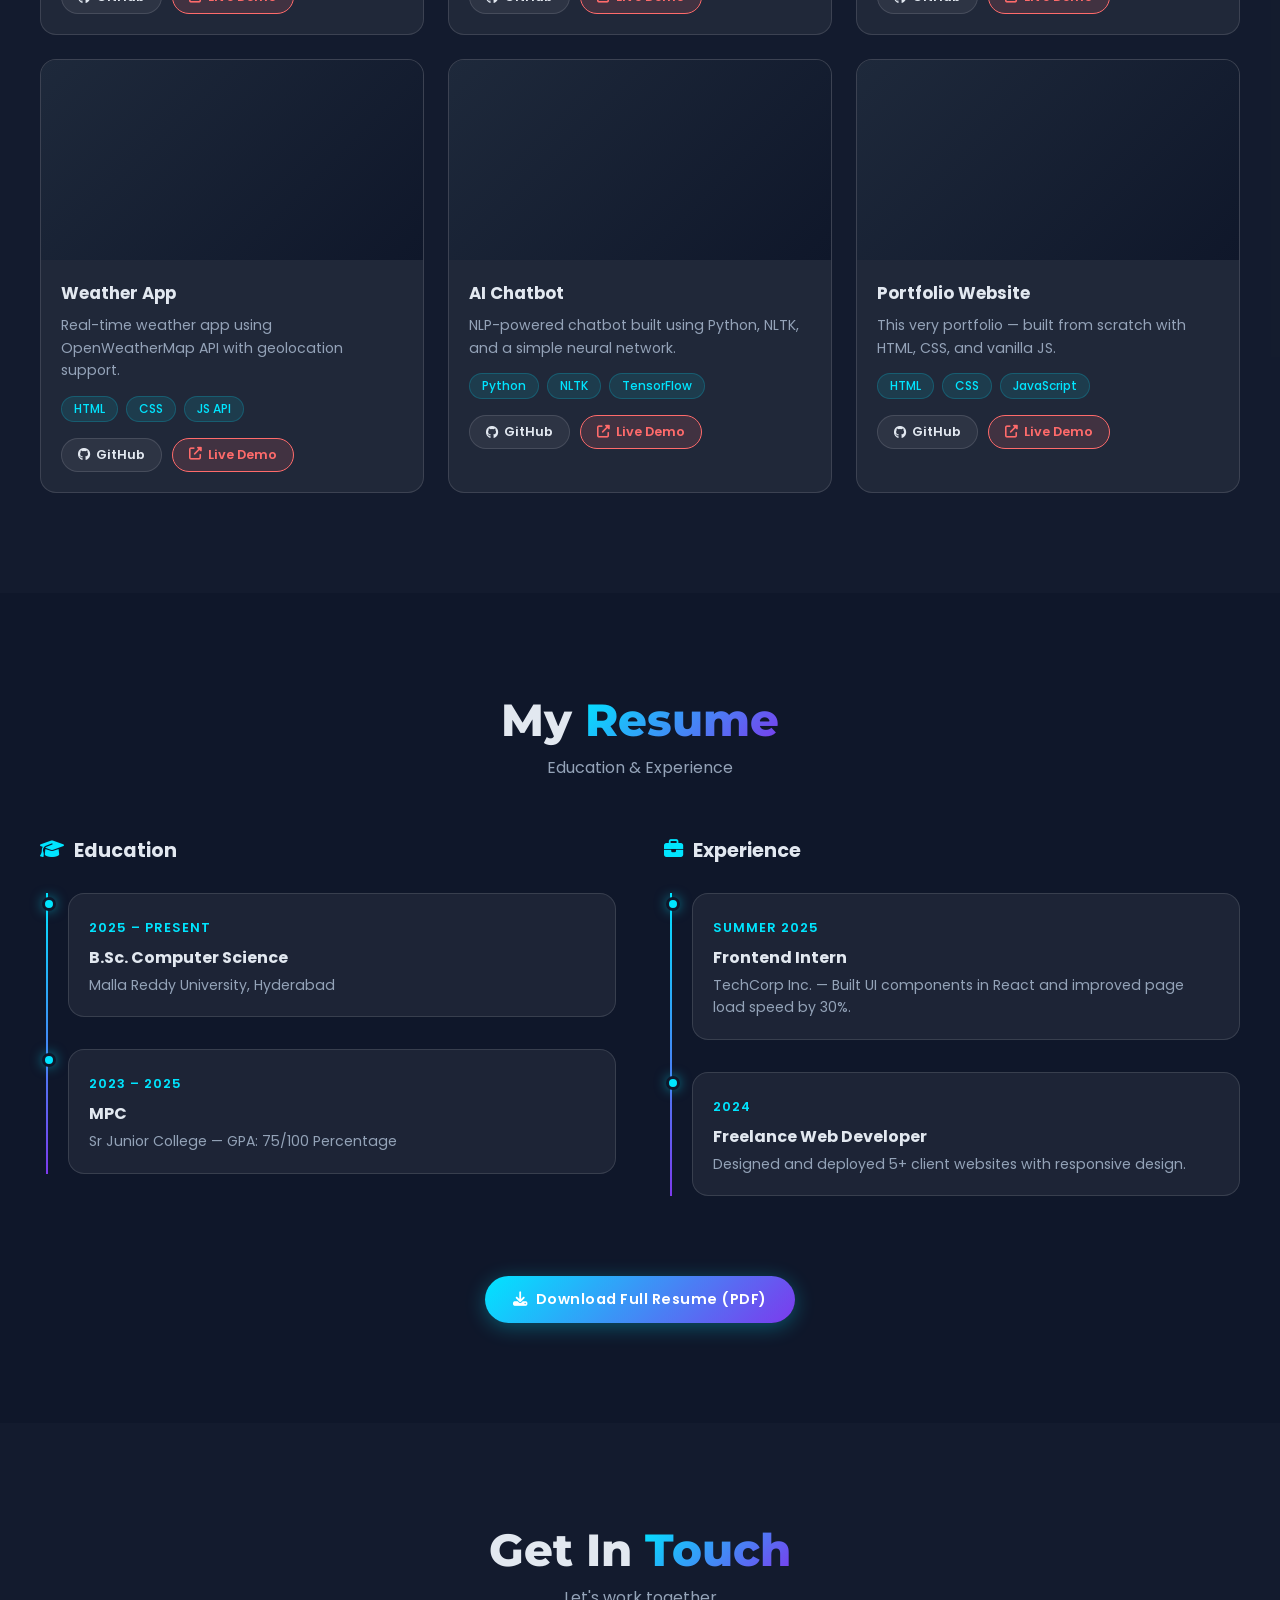
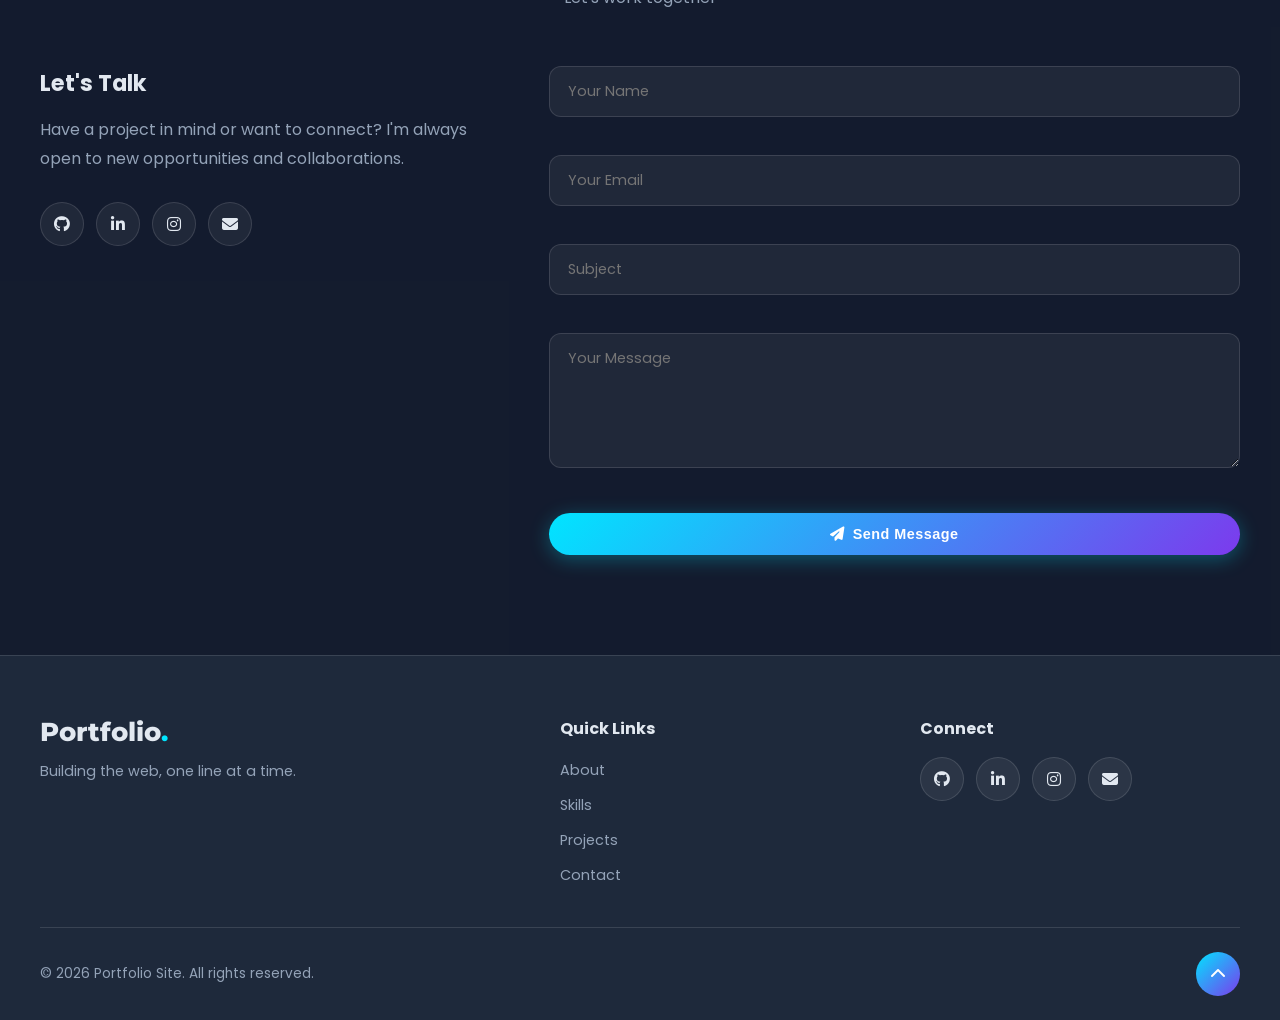
==== commit d289125d: "Updated web logo" ====
--- a/index.html
+++ b/index.html
@@ -4,6 +4,7 @@
   <meta charset="UTF-8" />
   <meta name="viewport" content="width=device-width, initial-scale=1.0" />
   <meta name="description" content="Professional Portfolio - Software Developer & Frontend Engineer" />
+  <link rel="icon" type="image/png" href="https://encrypted-tbn0.gstatic.com/images?q=tbn:ANd9GcSDq3iFoKWHBOEvXKFhiR9qqrt4DRDorzBm_wPh3lBMJA&s=10" />
   <title>Portfolio Site | Portfolio</title>
   <link rel="stylesheet" href="style.css" />
   <link rel="stylesheet" href="https://cdnjs.cloudflare.com/ajax/libs/font-awesome/6.5.0/css/all.min.css" />
